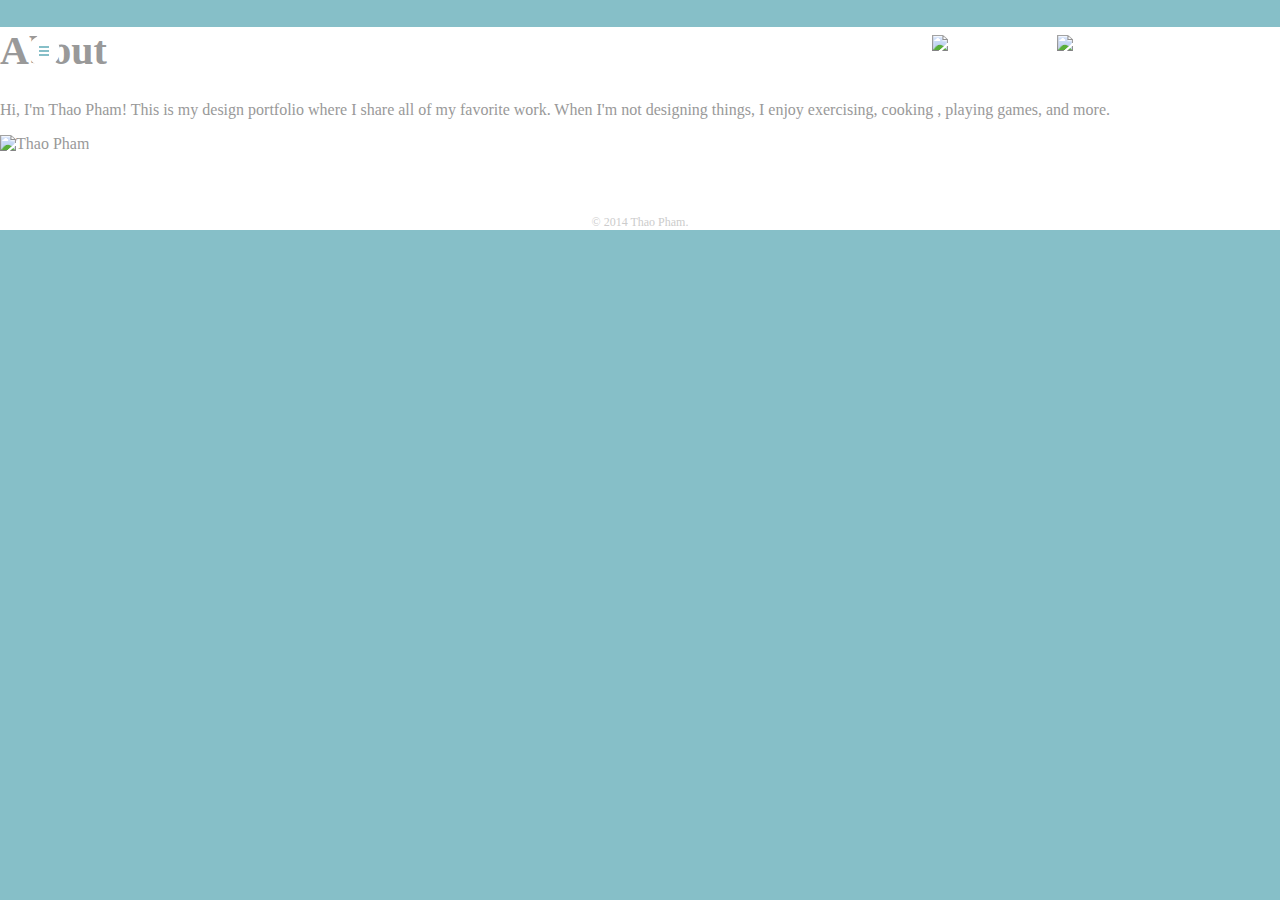
==== about.html @ 0b54fb49 "Upload website folder" ====
<!DOCTYPE html>
<html>
  <head>
    <meta charset="utf-8">
    <title>Thao Pham|Designer</title>
    <link rel="stylesheet" href="assets/css/normalize.css">
    <link href='http://fonts.googleapis.com/css?family=Changa+One|Open+Sans:400italic,700italic,400,700,800' rel='stylesheet' type='text/css'>
    <link rel="stylesheet" href="assets/css/main.css">
    <link rel="stylesheet" href="assets/css/responsive.css">
    <meta name="viewport" content="width=device-width, initial-scale=1.0">
  </head>
  <body>
    <div class="background-blue">
      <header class="site-header blue">
        <span class="nav-trigger">
          <span class="nav-trigger-inside">
            <span class="nav-trigger-line"></span>
          </span>
        </span>  
      
        <nav class="site-menu">
        
          <a href="index.html" class="selected">TP</a>
          <a href="about.html">About</a>
          <a href="contact.html">Contact</a>
          <a href="portfolio.html">Portfolio</a>
          <a href="resume.html">Resume</a>
        </nav>


        <nav class="social-bar">
        <a href="http://twitter.com/applebee289"><img src="img/twitter-wrap.png" alt="Twitter Logo" class="social-icon"></a>
        <a href="http://facebook.com/thaophuong.pham.31"><img src="img/facebook-wrap.png" alt="Facebook Logo" class="social-icon"></a>
        </nav>
      </header>
    
      <section class="site-content full-height">
        <div id="about">
        <h1>About</h1>
        <p>Hi, I'm Thao Pham! This is my design portfolio where I share all of my favorite work. When I'm not designing things, I enjoy exercising, cooking , playing games, and more.</p>
        <div id="image">
          <img src="img/thao.jpg" alt="Thao Pham"/>
      </section>
      <footer>
        
        <p>&copy; 2014 Thao Pham.</p>
      </footer>
        </div>
      </div>
        <script type="text/javascript" src="js/jquery-1.9.0.min.js"></script>
    <script type="text/javascript" src="js/jquery.cookie.js"></script>
    <script type="
  </body>
</html>
---- assets/css/main.css ----
/**********************************
GENERAL
***********************************/

html {
  position:absolute;
  height: 100%;
  width: 100%;
  background-color: #86BFC8;
}


body {
  font-family:'montserratregular';
}

a {
  text-decoration: none;
}

/**********************************
HEADER
***********************************/

.site-header { 
  position: absolute;
  overflow: hidden;
  left: 2.2%;
  top: 3.9%;
  right: 2.2%;
  z-index: 4;
}

.site-header .nav-trigger {
    background: #86BFC8 url(../img/trigger-white.png) left top no-repeat;
    float: left;
    /*cursor: url(../img/cursor.cur), default !important;*/
    border: 3px solid #FFFFFF;
    width: 26px;
    height: 26px;
    color: #86BFC8;
    font-size: 14px;
    border-radius: 16px;
    text-align: center;
    line-height: 26px;
    text-decoration: none;
    position: relative;

    -webkit-transition: all 200ms linear;
    -o-transition: all 200ms linear;
    -moz-transition: all 200ms linear;
    transition: all 200ms linear;
}
.site-header .nav-trigger .nav-trigger-inside {
    position: absolute;
    top: 50%;
    left: 50%;
    margin-left: -16px;
    width: 32px;
    height: 32px;
    margin-top: -16px;

    -webkit-transition: all 20000ms linear;
    -o-transition: all 20000ms linear;
    -moz-transition: all 20000ms linear;
    transition: all 20000ms linear;
}
.site-header .nav-trigger .nav-trigger-line {
    background: #fff;
    position: absolute;
    display: none;
    left: 50%;
    top: 50%;
    margin-left: -2px;
    margin-top: 8px;
    width: 4px;
    height: 10px;
}

.site-header .nav-trigger:hover,
.site-header.green .nav-trigger:hover {
    border-color: #c6f4d4;
    background-color: #c6f4d4;
}
.site-header .site-menu {
    margin-left: 30px;
    float: left;
    text-transform: uppercase;
}

.site-menu a {
    margin-right: 18px;
    font-family: 'montserratbold';
    font-size: 14px;
    text-decoration: none;
    color: #ffffff;
    line-height: 32px;
    display: none;
    opacity: 0;

    -webkit-transition: color 100ms linear;
    -o-transition: color 100ms linear;
    -moz-transition: color 100ms linear;
    transition: color 100ms linear;
}
.site-header .site-menu a.show {
    opacity: 1;
    display: inline-block;
}
.site-header.green .site-menu a.active,
.site-header .site-menu a.active,
.site-header .site-menu a:hover { color: #c6f4d4; }
.site-header .social-bar {
    float: right;
    overflow: hidden;
}


/**********************************
FOOTER
***********************************/

footer {
  font-size: 0.75em;
  text-align: center;
  clear: both;
  padding-top: 50px;
  color: #ccc;
}

.social-icon {
  width: 20px;
  height: 20px;
  margin: 0 5px;
}

/**********************************
PAGE: HOME
***********************************/

.main-logo {
  position: absolute;
  border-radius: 119px;
  left: 50%;
  top: 27.38%;
  height: 238px;
  width: 238px;
  background: #99C8D0;
  margin-left: -119px;
  z-index: 3;
}

.main-logo .main-logo-shadow {
  background: url("../img/long-shadow.png") 2px 62px no-repeat;
  position: absolute;
  left: 4px;
  top: -2px;
  z-index: 2;
  height: 390px;
  width: 298px;
}

.main-logo .logo-img {
  background: url("../img/tlogo.png") left top no-repeat;
  position: absolute;
  left: 8%;
  top: 19px;
  height: 200px;
  width: 200px;
  z-index: 3;
  background-size: contain;
}


/**********************************
PAGE: PORTFOLIO
***********************************/

#gallery {
  margin: 0;
  padding: 0;
  list-style: none;
}

#gallery li {
  float: left;
  width: 45%;
  margin: 2.5%;
  background-color: #f5f5f5;
  color: #bdc3c7;
}

#gallery li a p {
  margin: 0;
  padding: 5%;
  font-size: 0.75em;
  color: #bdc3c7
}



/**********************************
PAGE: ABOUT
***********************************/

.profile-photo {
  display: block;
  margin: 0 auto 30px;
}



/**********************************
PAGE: 
***********************************/

.contact-info {
  list-style: none;
  padding: 0;
  margin: 0;
  font-size: 0.9em;
}

.contact-info a {
  display: block;
  min-height: 20px;
  background-repeat: no-repeat;
  background-size: 20px 20px;
  padding: 0 0 0 30px;
  margin: 0 0 10px;
}

.contact-info li.phone a {
  background-image:url('..assets/img/phone.png');
}

.contact-info li.mail a {
  background-image: url('..assets/img/mail.png');
}

.contact-info li.twitter a {
  background-image: url('..assets/img/twitter.png');
}



/**********************************
COLORS
***********************************/


/* site body */
body {
  background-color: #fff;
  color: #999;
}


/* links */
a {
  color: #fff;
}

/* nav link */
nav a, nav a:visited {
  color: #fff;
}

/* selected nav link */
nav a.selected, nav a:hover {
  color: #555;
}

/*contact info */
li a { 
  color: #8c8c8c;
}
---- assets/css/responsive.css ----
@media screen and (min-width: 480px) {
  
  /**********************************
  TWO COLUMN LAYOUT
  ***********************************/
  
  #primary {
    width: 50%;
    float: left;
  }
  
  #secondary {
    width: 40%;
    float: right;
  }
  

  
  /**********************************
  PAGE: PORTFOLIO
  ***********************************/
  
  #gallery li {
    width: 28.3333%;
  }
  
  #gallery li:nth-child(4n) {
    clear: left;
  }
  
  /**********************************
  PAGE: ABOUT
  ***********************************/
  
  .profile-photo {
    float: left;
    margin: 0 5% 80px 0;
  }
  
}

@media screen and (min-width: 660px) {

  /**********************************
  HEADER
  ***********************************/

  nav {
    background: none;
    float: right;
    font-size: 1.125em;
    margin-right: 5%;
    text-align: right;
    width: 45%;
  }
  
  #logo {
    float: left;
    margin-left: 5%;
    text-align: left;
    width: 45%;
  }
  
  h1 {
    font-size: 2.5em;
  }
  
  h2 {
    font-size: 0.825em;
    margin-bottom: 20px;
  }
  
  header {
    margin-bottom: 60px;
  }

  
}
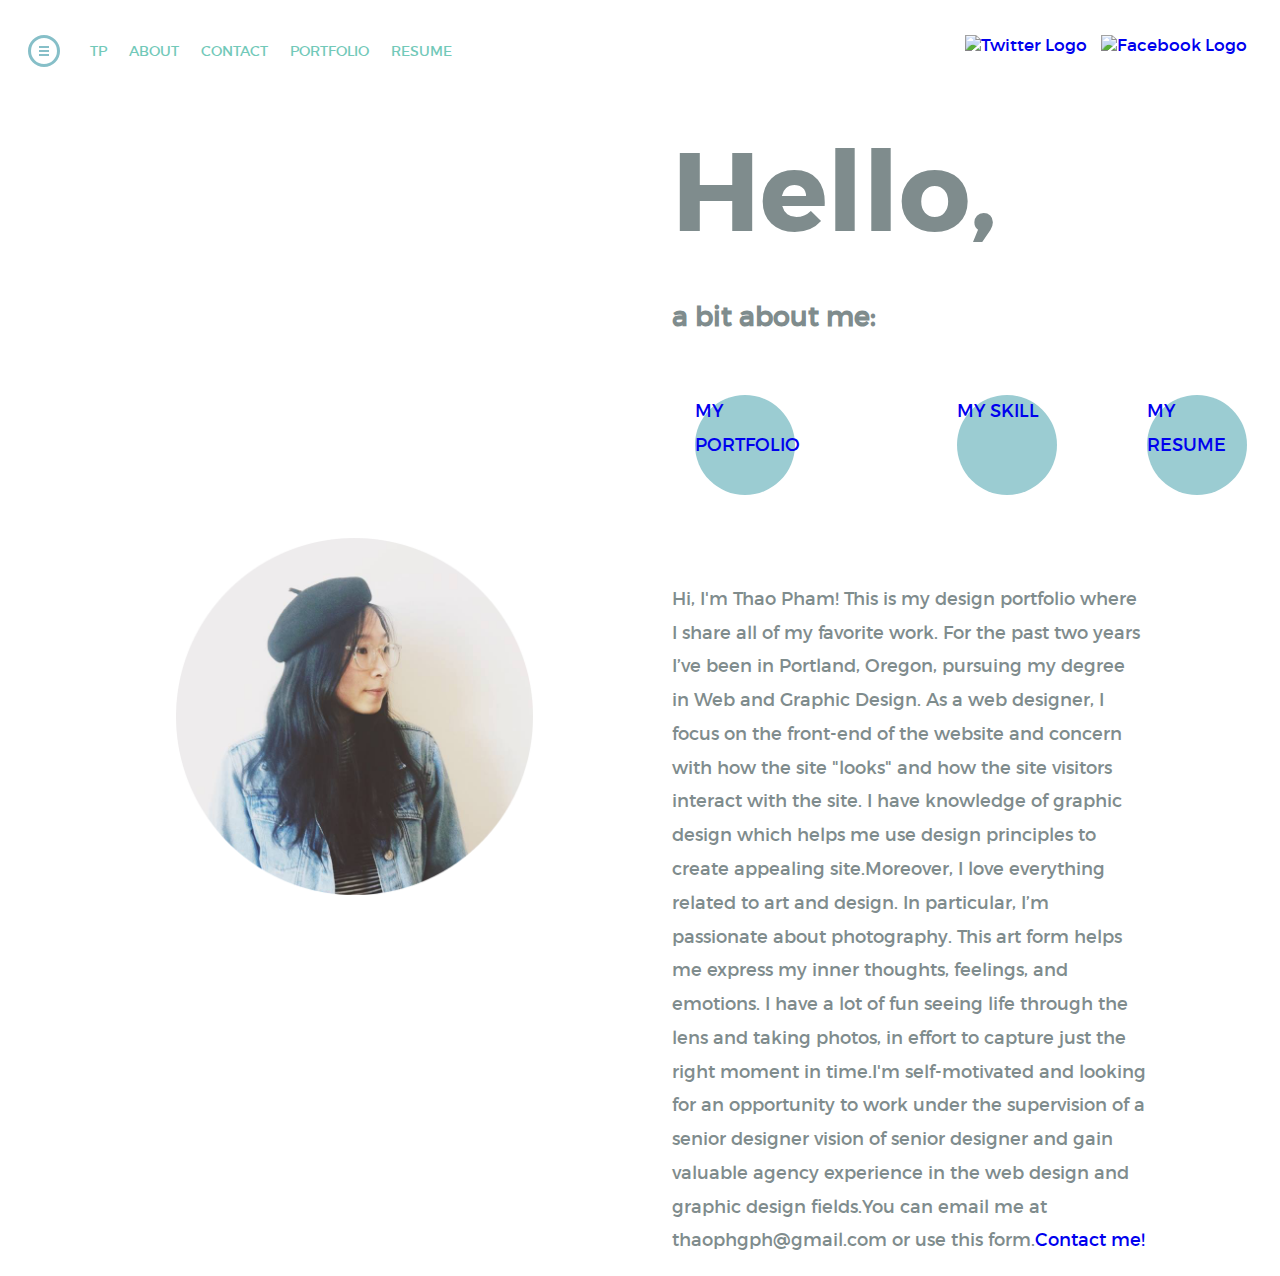
==== commit 64d1eeba: "Update index page" ====
--- a/about.html
+++ b/about.html
@@ -3,15 +3,16 @@
   <head>
     <meta charset="utf-8">
     <title>Thao Pham|Designer</title>
-    <link rel="stylesheet" href="assets/css/normalize.css">
+   <!--  <link rel="stylesheet" href="assets/css/normalize.css"> -->
     <link href='http://fonts.googleapis.com/css?family=Changa+One|Open+Sans:400italic,700italic,400,700,800' rel='stylesheet' type='text/css'>
     <link rel="stylesheet" href="assets/css/main.css">
-    <link rel="stylesheet" href="assets/css/responsive.css">
+    <link rel="stylesheet" href="assets/fonts/stylesheet.css">
+
+    <link rel="stylesheet" href="assets/css/tpresponsive.css">
     <meta name="viewport" content="width=device-width, initial-scale=1.0">
   </head>
   <body>
-    <div class="background-blue">
-      <header class="site-header blue">
+    <header class="site-header blue">
         <span class="nav-trigger">
           <span class="nav-trigger-inside">
             <span class="nav-trigger-line"></span>
@@ -20,11 +21,11 @@
       
         <nav class="site-menu">
         
-          <a href="index.html" class="selected">TP</a>
-          <a href="about.html">About</a>
-          <a href="contact.html">Contact</a>
-          <a href="portfolio.html">Portfolio</a>
-          <a href="resume.html">Resume</a>
+          <a href="index.html" >TP</a>
+          <a href="about.html" class="selected">ABOUT</a>
+          <a href="contact.html">CONTACT</a>
+          <a href="portfolio.html">PORTFOLIO</a>
+          <a href="resume.html">RESUME</a>
         </nav>
 
 
@@ -32,23 +33,38 @@
         <a href="http://twitter.com/applebee289"><img src="img/twitter-wrap.png" alt="Twitter Logo" class="social-icon"></a>
         <a href="http://facebook.com/thaophuong.pham.31"><img src="img/facebook-wrap.png" alt="Facebook Logo" class="social-icon"></a>
         </nav>
-      </header>
-    
-      <section class="site-content full-height">
-        <div id="about">
-        <h1>About</h1>
-        <p>Hi, I'm Thao Pham! This is my design portfolio where I share all of my favorite work. When I'm not designing things, I enjoy exercising, cooking , playing games, and more.</p>
-        <div id="image">
-          <img src="img/thao.jpg" alt="Thao Pham"/>
-      </section>
-      <footer>
+    </header>
+    <section class="site-content full-height">
+        <div id="about-text">
+        <h1>Hello,</h1>
+        <h2>a bit about me:</h2>
+        <div id="container">
+        <div id="resume">
+          <a href="resume.html">MY RESUME</a>
+        </div>
+        <div id="portfolio">
+          <a href="portfolio.html">MY PORTFOLIO</a>
+        </div>
+        <div id="skills">
+          <a href="skills.html">MY SKILL</a>
+        </div>
+        </div>
+
+        <p>Hi, I'm Thao Pham! This is my design portfolio where I share all of my favorite work. For the past two years I’ve been in Portland, Oregon, pursuing my degree in Web and Graphic Design. As a web designer, I focus on the front-end of the website and concern with how the site "looks" and how the site visitors interact with the site. I have knowledge of graphic design which helps me use design principles to create appealing site.Moreover, I love everything related to art and design. In particular, I’m passionate about photography. This art form helps me express my inner thoughts, feelings, and emotions. I have a lot of fun seeing life through the lens and taking photos, in effort to capture just the right moment in time.I'm self-motivated and looking for an opportunity to work under the supervision of a senior designer vision of senior designer and gain valuable agency experience in the web design and graphic design fields.You can email me at thaophgph@gmail.com or use this form.<a href="http://minithao.com/contact">Contact me!</a></p>
+        </div>
+        <div id="about-image">
+        <div class="overlay"></div>
+        <img src="assets/img/thao.png" alt="Thao Pham" />
+        </div>
+    </section>
+      <!-- <footer>
         
         <p>&copy; 2014 Thao Pham.</p>
-      </footer>
+      </footer> -->
         </div>
       </div>
-        <script type="text/javascript" src="js/jquery-1.9.0.min.js"></script>
+    <script type="text/javascript" src="js/jquery-1.9.0.min.js"></script>
     <script type="text/javascript" src="js/jquery.cookie.js"></script>
-    <script type="
+    <script type="text/javascript" src="js/custom.js"></script>
   </body>
 </html>
--- a/assets/css/main.css
+++ b/assets/css/main.css
@@ -6,7 +6,6 @@
   position:absolute;
   height: 100%;
   width: 100%;
-  background-color: #86BFC8;
 }
 
 
@@ -17,6 +16,29 @@
 a {
   text-decoration: none;
 }
+
+/**********************************
+BACKGROUND
+***********************************/
+.background-blue { 
+position:absolute;
+top: 0;
+left: 0;
+right: 0;
+bottom: 0;
+background-color: #86bfc8;
+}
+
+.background-blue .site-header .site-menu a {
+color: #ffffff;
+} 
+
+.background-blue .site-header .nav-trigger {
+  background: #ffffff url("../img/trigger-blue.png") left top no-repeat;
+  float: left;
+  border: 3px solid #ffffff;
+}
+
 
 /**********************************
 HEADER
@@ -32,13 +54,12 @@
 }
 
 .site-header .nav-trigger {
-    background: #86BFC8 url(../img/trigger-white.png) left top no-repeat;
-    float: left;
-    /*cursor: url(../img/cursor.cur), default !important;*/
-    border: 3px solid #FFFFFF;
+    background: #ffffff url("../img/trigger-white.png") left top no-repeat;
+    float: left;
+    border: 3px solid #86BFC8;
     width: 26px;
     height: 26px;
-    color: #86BFC8;
+    color: #86BCF8;
     font-size: 14px;
     border-radius: 16px;
     text-align: center;
@@ -90,7 +111,7 @@
 
 .site-menu a {
     margin-right: 18px;
-    font-family: 'montserratbold';
+    font-family: 'montserratregular';
     font-size: 14px;
     text-decoration: none;
     color: #ffffff;
@@ -114,7 +135,64 @@
     float: right;
     overflow: hidden;
 }
-
+.site-header .site-menu {
+    margin-left: 30px;
+    float: left;
+    text-transform: uppercase;
+}
+
+.site-header .site-menu a {
+    margin-right: 18px;
+    font-family: 'montserratregular';
+    font-size: 14px;
+    text-decoration: none;
+    color: #72C9B9;
+    line-height: 32px;
+    display: none;
+    opacity: 0;
+
+    -webkit-transition: color 100ms linear;
+    -o-transition: color 100ms linear;
+    -moz-transition: color 100ms linear;
+    transition: color 100ms linear;
+}
+.site-header .site-menu a.show {
+    opacity: 1;
+    display: inline-block;
+}
+.site-header .site-menu.show a { display: inline-block; }
+.site-header.green .site-menu a.active,
+.site-header .site-menu a.active,
+.site-header .site-menu a:hover { color: #86BFC8; }
+.site-header .social-bar {
+    float: right;
+    overflow: hidden;
+}
+
+.site-header .social-link {
+    float: left;
+    margin-right: 10px;
+    border: 3px solid #86BFC8;
+    width: 26px;
+    height: 26px;
+    color: #86BFC8;
+    font-size: 12px;
+    border-radius: 16px;
+    text-align: center;
+    line-height: 26px;
+    text-decoration: none;
+
+    -webkit-transition: all 200ms linear;
+    -o-transition: all 200ms linear;
+    -moz-transition: all 200ms linear;
+    transition: all 200ms linear;
+}
+.site-header .social-link:last-child { margin-right: 0px; }
+.site-header .social-link .icon-ff { font-size: 17px; }
+.site-header .social-link:hover {
+    color: #86BFC8;
+    border-color: #86BFC8;
+}
 
 /**********************************
 FOOTER
@@ -137,66 +215,183 @@
 /**********************************
 PAGE: HOME
 ***********************************/
+.pompom {
+  position: absolute;
+  top: 40%;
+  left: 9%;
+    z-index: 10;
+}
+.pompom .pompom-guy {
+    background: url(../img/pompom.png) left top no-repeat;
+    height: 39px;
+    width: 33px;
+    background-size: contain;
+}
+.pompom .pompom-quote {
+    background: #87d1c3;
+    border-radius: 6px;
+    opacity: 0;
+    width: 170px;
+  font-size: 11px;
+    list-style-type: none;
+  text-align: center;
+  color: #fff;
+  line-height: 14px;
+  padding: 6px 18px;
+    margin: 0px;
+    position: absolute;
+    left: 35px;
+    bottom: 38px;
+
+    -webkit-transition: all 200ms linear;
+    -o-transition: all 200ms linear;
+    -moz-transition: all 200ms linear;
+    transition: all 200ms linear;
+}
+.pompom .pompom-quote.show {
+    opacity: 1;
+    left: 22px;
+}
+.pompom .pompom-quote:before {
+    /*background: url("../img/pompom-ballon.png") left bottom no-repeat;*/
+    left: 1px;
+    bottom: -6px;
+    position: absolute;
+    content: "";
+    height: 6px;
+    width: 13px;
+}
+
+
+
 
 .main-logo {
   position: absolute;
-  border-radius: 119px;
+  border-radius: 200px;
   left: 50%;
   top: 27.38%;
-  height: 238px;
-  width: 238px;
-  background: #99C8D0;
+  height: 300px;
+  width: 300px;
+  background: #9bccd2;
   margin-left: -119px;
   z-index: 3;
 }
-
 .main-logo .main-logo-shadow {
-  background: url("../img/long-shadow.png") 2px 62px no-repeat;
-  position: absolute;
-  left: 4px;
-  top: -2px;
+  background: url("../img/logoshadow.png") 2px 62px no-repeat;
+  position: absolute;
+  left: 88px;
+  top: 27px;
   z-index: 2;
-  height: 390px;
-  width: 298px;
-}
-
+  height: 400px;
+  width: 344px;
+  background-size: contain;
+}
 .main-logo .logo-img {
   background: url("../img/tlogo.png") left top no-repeat;
   position: absolute;
-  left: 8%;
-  top: 19px;
-  height: 200px;
-  width: 200px;
+  left: 50%;
+  margin-left: -105px;
+  top: 40px;
+  height: 217px;
+  width: 217px;
   z-index: 3;
   background-size: contain;
 }
 
-
 /**********************************
 PAGE: PORTFOLIO
 ***********************************/
 
-#gallery {
-  margin: 0;
-  padding: 0;
-  list-style: none;
-}
-
-#gallery li {
-  float: left;
-  width: 45%;
-  margin: 2.5%;
-  background-color: #f5f5f5;
-  color: #bdc3c7;
-}
-
-#gallery li a p {
-  margin: 0;
-  padding: 5%;
-  font-size: 0.75em;
-  color: #bdc3c7
-}
-
+.portfolio-row {
+    margin: 0px auto 100px;
+    width: 72.47%;
+}
+.portfolio-image {
+    width: 48.5%;
+    float: left;
+    position: relative;
+}
+.portfolio-excerpt { margin: 15px 0px; }
+.portfolio-image .screenshot {
+    padding-bottom: 0px;
+    margin-bottom: 0px;
+}
+.portfolio-image .overlay,
+.portfolio-image-mobile .overlay {
+    position: absolute;
+    left: 0px;
+    right: 0px;
+    bottom: 0px;
+    top: 0px;
+    z-index: 3;
+}
+.portfolio-image img,
+.portfolio-image-mobile img {
+    width: 100%;
+    position: relative;
+    z-index: 2;
+}
+.portfolio-image-mobile {
+    display: none;
+    margin: 20px 0px;
+    position: relative;
+}
+
+.portfolio-text {
+    float: right;
+    width: 43%;
+}
+.portfolio-text h2 {
+    font-family: 'montserratbold';
+    font-size: 200%;
+    line-height: 1.13;
+    color: #7f8c8d;
+    font-weight: normal;
+    margin: 0px 0px 5%;
+    text-transform: uppercase;
+}
+.portfolio-text h3 {
+    font-size: 80%;
+    font-weight: normal;
+    color: #86BFC8;
+    margin: 0px 0px 15px;
+    line-height: 1.25;
+    text-transform: uppercase;
+}
+.faw {
+    font-size: 18px;
+    letter-spacing: 6px;
+    color: #86BFC8;
+}
+.portfolio-text p {
+    font-size: 106%;
+    color: #7f8c8d;
+    line-height: 1.875;
+    margin: 20px 0 25px;
+}
+.case-study {
+    background: #86BFC8;
+    cursor: url(../img/cursor.cur), default !important;
+    border: 0px none;
+    font-family: 'montserratbold';
+    font-size: 18px;
+    color: #fff;
+    line-height: 50px;
+    height: 50px;
+    display: block;
+    text-align: center;
+    text-transform: uppercase;
+    width: 225px;
+
+    -webkit-transition: all 200ms linear;
+    -o-transition: all 200ms linear;
+    -moz-transition: all 200ms linear;
+    transition: all 200ms linear;
+}
+.portfolio-text button:hover { background-color: #c6f4d4; }
+
+.portfolio-row.image-on-right .portfolio-image { float: right; }
+.portfolio-row.image-on-right .portfolio-text { float: left; }
 
 
 /**********************************
@@ -207,81 +402,188 @@
   display: block;
   margin: 0 auto 30px;
 }
-
-
-
-/**********************************
-PAGE: 
-***********************************/
-
-.contact-info {
-  list-style: none;
-  padding: 0;
-  margin: 0;
-  font-size: 0.9em;
-}
-
-.contact-info a {
-  display: block;
-  min-height: 20px;
-  background-repeat: no-repeat;
-  background-size: 20px 20px;
-  padding: 0 0 0 30px;
-  margin: 0 0 10px;
-}
-
-.contact-info li.phone a {
-  background-image:url('..assets/img/phone.png');
-}
-
-.contact-info li.mail a {
-  background-image: url('..assets/img/mail.png');
-}
-
-.contact-info li.twitter a {
-  background-image: url('..assets/img/twitter.png');
-}
-
-
-
-/**********************************
-COLORS
-***********************************/
-
-
-/* site body */
-body {
-  background-color: #fff;
-  color: #999;
-}
-
-
-/* links */
-a {
-  color: #fff;
-}
-
-/* nav link */
-nav a, nav a:visited {
-  color: #fff;
-}
-
-/* selected nav link */
-nav a.selected, nav a:hover {
-  color: #555;
-}
-
-/*contact info */
-li a { 
-  color: #8c8c8c;
-}
-
-
-
-
-
-
-
-
-
-
+#about-text {
+    color: #7f8c8d;
+    font-size: 106%;
+    line-height: 1.875;
+    position: absolute;
+    left: 52.5%;
+    top: 7%;
+    width: 37.1%;
+}
+#about-text h1 {
+    font-size: 620%;
+    font-family: 'montserratbold';
+    margin: 17% 0px 10%;
+    white-space: nowrap;
+    line-height: 0.9;
+}
+
+#about-image {
+    position: absolute;
+    left: 13.76%;
+    bottom: 0px;
+    width: 37.2%;
+    margin-top: 20%;
+}
+#about-image img {
+    position: relative;
+    z-index: 2;
+    width: 75%;
+}
+#about-image .overlay {
+    position: absolute;
+    left: 0px;
+    top: 0px;
+    right: 0px;
+    bottom: 0px;
+    z-index: 3;
+}
+
+#container { 
+  width: 400px;
+  height: 200px;
+}
+
+#portfolio { 
+  position: absolute;
+  border-radius: 200px;
+  left: 30%;
+  top: 27.38%;
+  height: 100px;
+  width: 100px;
+  background: #9bccd2;
+  z-index: 3;
+  margin-left: -119px;
+}
+
+#resume {
+  position: absolute;
+  border-radius: 200px;
+  left: 100%;
+  top: 27.38%;
+  height: 100px;
+  width: 100px;
+  background: #9bccd2;
+  /*margin-left: -10px;*/
+  z-index: 3;
+}
+
+#skills { 
+  position: absolute;
+  border-radius: 200px;
+  left: 60%;
+  top: 27.38%;
+  height: 100px;
+  width: 100px;
+  background: #9bccd2;
+  /*margin-left: -10px;*/
+  z-index: 3;
+}
+
+
+
+/**********************************
+PAGE: CONTACT
+***********************************/
+
+#form-contact {
+    position: absolute;
+    left: 13.765%;
+    top: 20%;
+    width: 72.47%;
+}
+#form-contact .formfield {
+    margin-bottom: 30px;
+}
+#form-contact .formfield .col {
+    float: left;
+    width: 48.5%;
+}
+#form-contact .formfield .col.second { float: right; }
+#form-contact .formfield .input-holder {
+    margin: 0px 21px;
+}
+#form-contact input.text,
+#form-contact textarea {
+    height: 58px;
+    color: #7f8c8d;
+    font-family: 'montserratbold';
+    font-size: 24px;
+    border: 1px solid #a5aeaf;
+    text-transform: uppercase;
+    padding: 2px 20px 0px;
+    margin-left: -21px;
+    outline: none;
+    width: 100%;
+}
+#form-contact textarea {
+    padding: 20px;
+    height: 150px;
+    font-size: 14px;
+    line-height: 18px;
+    resize: none;
+}
+#hello {
+    font-family: 'montserratbold';
+    font-size: 640%;
+    color: #86BFC8;
+    line-height: 0.8;
+    margin: 0px 0px 6%;
+}
+#visitor { overflow: hidden; }
+#send-message {
+    width: 225px;
+    height: 50px;
+    background-color: #72c9b9;
+    color: #fff;
+    font-family: 'montserratbold';
+    font-size: 18px;
+    cursor: url(../img/cursor.cur), default !important;
+    float: left;
+    border: none;
+
+    -webkit-transition: all 200ms linear;
+    -o-transition: all 200ms linear;
+    -moz-transition: all 200ms linear;
+    transition: all 200ms linear;
+}
+#send-message:hover { background-color: #c6f4d4; }
+
+#result {
+    font-size: 14px;
+    float: right;
+    color: #99a3a4;
+    margin-top: 18px;
+    text-transform: uppercase;
+}
+
+/**********************************
+PAGE: RESUME
+***********************************/
+
+.resume-content-left {
+    float: left;
+    margin: 0px auto 100px;
+    width: 72.47%;
+    color: #7f8c8d;
+    line-height: 1.875;
+    position: absolute;
+    left: 13.76%;
+    top: 7%;
+}
+
+.resume-content-left h1 { 
+    font-family: "montserratbold";
+
+}
+
+
+
+
+
+
+
+
+
+
--- a/assets/fonts/stylesheet.css
+++ b/assets/fonts/stylesheet.css
@@ -0,0 +1,80 @@
+/* Generated by Font Squirrel (http://www.fontsquirrel.com) on November 25, 2014 */
+
+
+
+@font-face {
+    font-family: 'montserratbold';
+    src: url('montserrat-bold-webfont.eot');
+    src: url('montserrat-bold-webfont.eot?#iefix') format('embedded-opentype'),
+         url('montserrat-bold-webfont.woff2') format('woff2'),
+         url('montserrat-bold-webfont.woff') format('woff'),
+         url('montserrat-bold-webfont.ttf') format('truetype'),
+         url('montserrat-bold-webfont.svg#montserratbold') format('svg');
+    font-weight: normal;
+    font-style: normal;
+
+}
+
+
+
+
+@font-face {
+    font-family: 'montserratblack';
+    src: url('montserrat-black-webfont.eot');
+    src: url('montserrat-black-webfont.eot?#iefix') format('embedded-opentype'),
+         url('montserrat-black-webfont.woff2') format('woff2'),
+         url('montserrat-black-webfont.woff') format('woff'),
+         url('montserrat-black-webfont.ttf') format('truetype'),
+         url('montserrat-black-webfont.svg#montserratblack') format('svg');
+    font-weight: normal;
+    font-style: normal;
+
+}
+
+
+
+
+@font-face {
+    font-family: 'montserrathairline';
+    src: url('montserrat-hairline-webfont.eot');
+    src: url('montserrat-hairline-webfont.eot?#iefix') format('embedded-opentype'),
+         url('montserrat-hairline-webfont.woff2') format('woff2'),
+         url('montserrat-hairline-webfont.woff') format('woff'),
+         url('montserrat-hairline-webfont.ttf') format('truetype'),
+         url('montserrat-hairline-webfont.svg#montserrathairline') format('svg');
+    font-weight: normal;
+    font-style: normal;
+
+}
+
+
+
+
+@font-face {
+    font-family: 'montserratregular';
+    src: url('montserrat-regular-webfont.eot');
+    src: url('montserrat-regular-webfont.eot?#iefix') format('embedded-opentype'),
+         url('montserrat-regular-webfont.woff2') format('woff2'),
+         url('montserrat-regular-webfont.woff') format('woff'),
+         url('montserrat-regular-webfont.ttf') format('truetype'),
+         url('montserrat-regular-webfont.svg#montserratregular') format('svg');
+    font-weight: normal;
+    font-style: normal;
+
+}
+
+
+
+
+@font-face {
+    font-family: 'montserratlight';
+    src: url('montserrat-light-webfont.eot');
+    src: url('montserrat-light-webfont.eot?#iefix') format('embedded-opentype'),
+         url('montserrat-light-webfont.woff2') format('woff2'),
+         url('montserrat-light-webfont.woff') format('woff'),
+         url('montserrat-light-webfont.ttf') format('truetype'),
+         url('montserrat-light-webfont.svg#montserratlight') format('svg');
+    font-weight: normal;
+    font-style: normal;
+
+}--- a/assets/css/tpresponsive.css
+++ b/assets/css/tpresponsive.css
@@ -0,0 +1,350 @@
+@-ms-viewport  { width: device-width; }
+
+@media (min-width: 1600px), (min-height: 900px) {
+    body { font-size: 16px; }
+}
+
+@media (min-width: 1750px), (min-height: 900px) {
+    body { font-size: 17px; }
+}
+
+@media (max-width: 1300px) and (min-width: 768px), (max-height: 700px) and (min-width: 768px) {
+
+}
+
+@media (max-width: 1200px) and (min-width: 768px), (max-height: 650px) and (min-width: 768px) {
+    body {
+        font-size: 14px;
+    }
+
+    /*.site-header {*/
+        /*transform: scale(0.9);*/
+        /*-ms-transform: scale(0.9);*/
+        /*-webkit-transform: scale(0.9);*/
+        /*-o-transition: scale(0.9);*/
+        /*left: -2.2%;*/
+        /*right: -2.2%;*/
+    /*}*/
+
+    /* Home */
+    .flubber { left: 7%; }
+    .flubber .flubber-quote { width: 120px; }
+    .main-logo {
+        transform: scale(0.9);
+        -ms-transform: scale(0.9);
+        -webkit-transform: scale(0.9);
+        -o-transition: scale(0.9);
+    }
+    /*.main-quote { font-size: 13px; }*/
+    /* End Home */
+
+    /* About */
+    /*#about-text h1 {*/
+        /*font-size: 74px;*/
+        /*line-height: 64px;*/
+        /*margin: 80px 0 40px;*/
+    /*}*/
+    /*#about-text {*/
+        /*font-size: 15px;*/
+        /*line-height: 28px;*/
+    /*}*/
+    /* End About */
+
+
+    /* Contact */
+    #form-contact input.text { height: 51px; }
+    #form-contact textarea { height: 150px; }
+    /* End Contact */
+}
+
+@media (max-width: 1050px) and (min-width: 768px), (max-height: 550px) and (min-width: 768px) {
+    body {
+        font-size: 12px;
+    }
+
+    /* Home */
+    .flubber { left: 4%; }
+    .flubber .flubber-quote { width: 100px; }
+    .main-logo {
+        transform: scale(0.8);
+        -ms-transform: scale(0.8);
+        -webkit-transform: scale(0.8);
+        -o-transition: scale(0.8);
+    }
+    .main-quote { font-size: 12px; }
+    /* End Home */
+
+    /* About */
+    /*#about-text h1 {*/
+        /*font-size: 64px;*/
+        /*line-height: 54px;*/
+        /*margin: 70px 0 30px;*/
+    /*}*/
+    /*#about-text {*/
+        /*font-size: 14px;*/
+        /*line-height: 26px;*/
+    /*}*/
+    /* End About */
+
+     /* The List */
+    .awards-list li,
+    .brands-list li { margin-bottom: 10px; }
+    /* End The List */
+
+    /* Contact */
+    #form-contact input.text { height: 41px; }
+    #form-contact textarea { height: 130px; }
+    /* End Contact */
+}
+
+@media (max-width: 900px) and (min-width: 768px), (max-height: 450px) and (min-width: 768px) {
+    body {
+        font-size: 11px;
+    }
+
+    /* Home */
+    .flubber { display: none; }
+    .main-quote { display: none; }
+    /* End Home */
+
+    /* About */
+    #who-text h1 {
+
+    }
+    /* End About */
+
+    /* Contact */
+    #form-contact textarea { height: 110px; }
+    /* End Contact */
+}
+
+@media (max-width: 800px) and (min-width: 768px) {
+
+}
+
+@media (max-width: 767px) {
+    body.index {
+        overflow-y: visible;
+        overflow-x: hidden;
+    }
+    #site-holder { overflow: visible; }
+    #flip { left: 0px !important; }
+
+    #mobile-nav,
+    #flip,
+    .site-header .nav-trigger,
+    #page.case {
+        -webkit-transition: all 200ms ease-in-out;
+        -o-transition: all 200ms ease-in-out;
+        -moz-transition: all 200ms ease-in-out;
+        transition: all 200ms ease-in-out;
+    }
+    .show-sidebar #mobile-nav,
+    .show-sidebar #flip,
+    .show-sidebar #page.case {
+        transform: translateX(122px);
+        -ms-transform: translateX(122px);
+        -webkit-transform: translateX(122px);
+        -o-transition: translateX(122px);
+    }
+
+    .site-header {
+        position: relative;
+        padding: 18px 15px 0px;
+        left: 0;
+        top: 0;
+        right: 0;
+    }
+    .site-header .site-menu { display: none; }
+
+    .site-header .nav-trigger:hover {
+        background-color: #72C9B9;
+        border-color: #72C9B9;
+    }
+    .site-header.green .nav-trigger:hover {
+        background-color: #fff;
+        border-color: #fff;
+    }
+
+    .container .f-page,
+    .container .f-page:nth-child(2),
+    .container .f-page:nth-child(3),
+    .container .f-page:nth-child(4),
+    .container .f-page:nth-child(5) {
+        left: 0px;
+        height: 100%;
+        position: relative;
+    }
+
+    .g-screen { min-height: 100%; }
+    .site-content.full-height {
+        background: #fff;
+        padding-bottom: 1px;
+        height: auto;
+    }
+
+    .container .f-page { display: none; }
+    .container .f-page.active.no-mob-loader { display: none; }
+    .container .f-page.active,
+    .container .f-page.mob-active { display: block; }
+    .container .f-page.active.no-mob-loader.mob-active { display: block !important; }
+
+    .content-frame {
+        overflow: visible;
+        position: static;
+    }
+
+    #content-loader { margin-top: -30px; }
+    #content-loader .tips,
+    #content-loader #bar2 { display: none; }
+
+    /* PT */
+    .flubber { display: none; }
+    .main-logo { top: 22.3%; }
+    .main-quote { display: none; }
+    .g-screen.fixed-screen { overflow: hidden;  }
+    /* End The  */
+
+    /* The Who */
+    #about-text {
+        position: static;
+        margin: 0px 15px 40px;
+        padding-top: 40px;
+        width: auto;
+    }
+    #about-text h1 {
+        margin: 0px 0px 35px;
+        font-size: 55px;
+        white-space: nowrap;
+    }
+    #about-image {
+        position: relative;
+        left: auto;
+        margin: 0px auto;
+        width: 260px;
+    }
+    #about-image img { width: 100%; }
+    /* End The Who */
+
+    /* Portfolio */
+    #arrow { display: none; }
+    #screen-the-what .content-frame { padding-top: 45px; }
+    .content-frame #content-frame-mask { display: none; }
+    .portfolio-text h2 {
+        font-size: 24px;
+        line-height: 30px;
+    }
+    .portfolio-row {
+        margin: 0px 15px 50px;
+        left: 0;
+        width: auto;
+    }
+    .portfolio-row:first-child { margin-top: 0px; }
+    .portfolio-image { display: none; }
+    .portfolio-image-mobile { display: block; }
+    .portfolio-text,
+    .portfolio-row.image-on-right .what-text {
+        float: none;
+        width: auto;
+    }
+    /* End Portfolio */
+
+    /* The List */
+    #the-list-here {
+        top: auto;
+        position: relative;
+        padding: 0px 15px 1px;
+        left: auto;
+        width: auto;
+    }
+    .content-the-list,
+    .content-the-list .awards-list,
+    .content-the-list .awards-list.second {
+        float: none;
+        width: auto;
+    }
+    .content-the-list {
+        margin-bottom: 40px;
+        padding-top: 50px;
+    }
+    #brands,
+    #awards {
+        font-size: 60px;
+        line-height: 66px;
+        margin-bottom: 20px;
+    }
+    /* End The List */
+
+    /* Contact */
+    #form-contact {
+        padding-left: 15px;
+        padding-right: 15px;
+        padding-top: 45px;
+        position: relative;
+        top: auto;
+        width: auto;
+        left: auto;
+    }
+    #hello {
+        font-size: 42px;
+        line-height: 54px;
+        margin-bottom: 40px;
+    }
+    #form-contact .formfield .col,
+    #form-contact .formfield .col.second {
+        margin-bottom: 30px;
+        float: none;
+        width: auto;
+    }
+    #form-contact .formfield .col.second { margin-bottom: 0px; }
+    #result {
+        clear: both;
+        display: block;
+        padding-top: 20px;
+        padding-bottom: 20px;
+        float: none;
+    }
+    /* End Contact */
+
+    #phones-area .phones {
+        margin-right: 3%;
+        width: 48.5%;
+    }
+    #phones-area .phones:nth-child(2n) { margin-right: 0px; }
+    #case {
+        margin-top: 50px;
+        margin-left: 15px;
+        margin-right: 15px;
+        width: auto;
+    }
+
+    #content-browser {
+        margin-top: -150px;
+        left: 10px;
+        right: 10px;
+        margin-left: 0px;
+        width: auto;
+    }
+    #content-browser h1 {
+        font-size: 130px;
+        line-height: 130px;
+        margin-bottom: 12px;
+    }
+    #content-browser button,
+    #content-browser a.button {
+        margin-top: 60px;
+        width: 220px;
+    }
+}
+@media (max-width: 499px) {
+    .screenshot,
+    #phones-area { margin-bottom: 30px; }
+    #phones-area .phones,
+    #phones-area .phones:nth-child(2n),
+    #phones-area .phones:nth-child(4n) {
+        float: none;
+        margin: 0px auto 20px;
+        max-width: 250px;
+        width: auto;
+    }
+}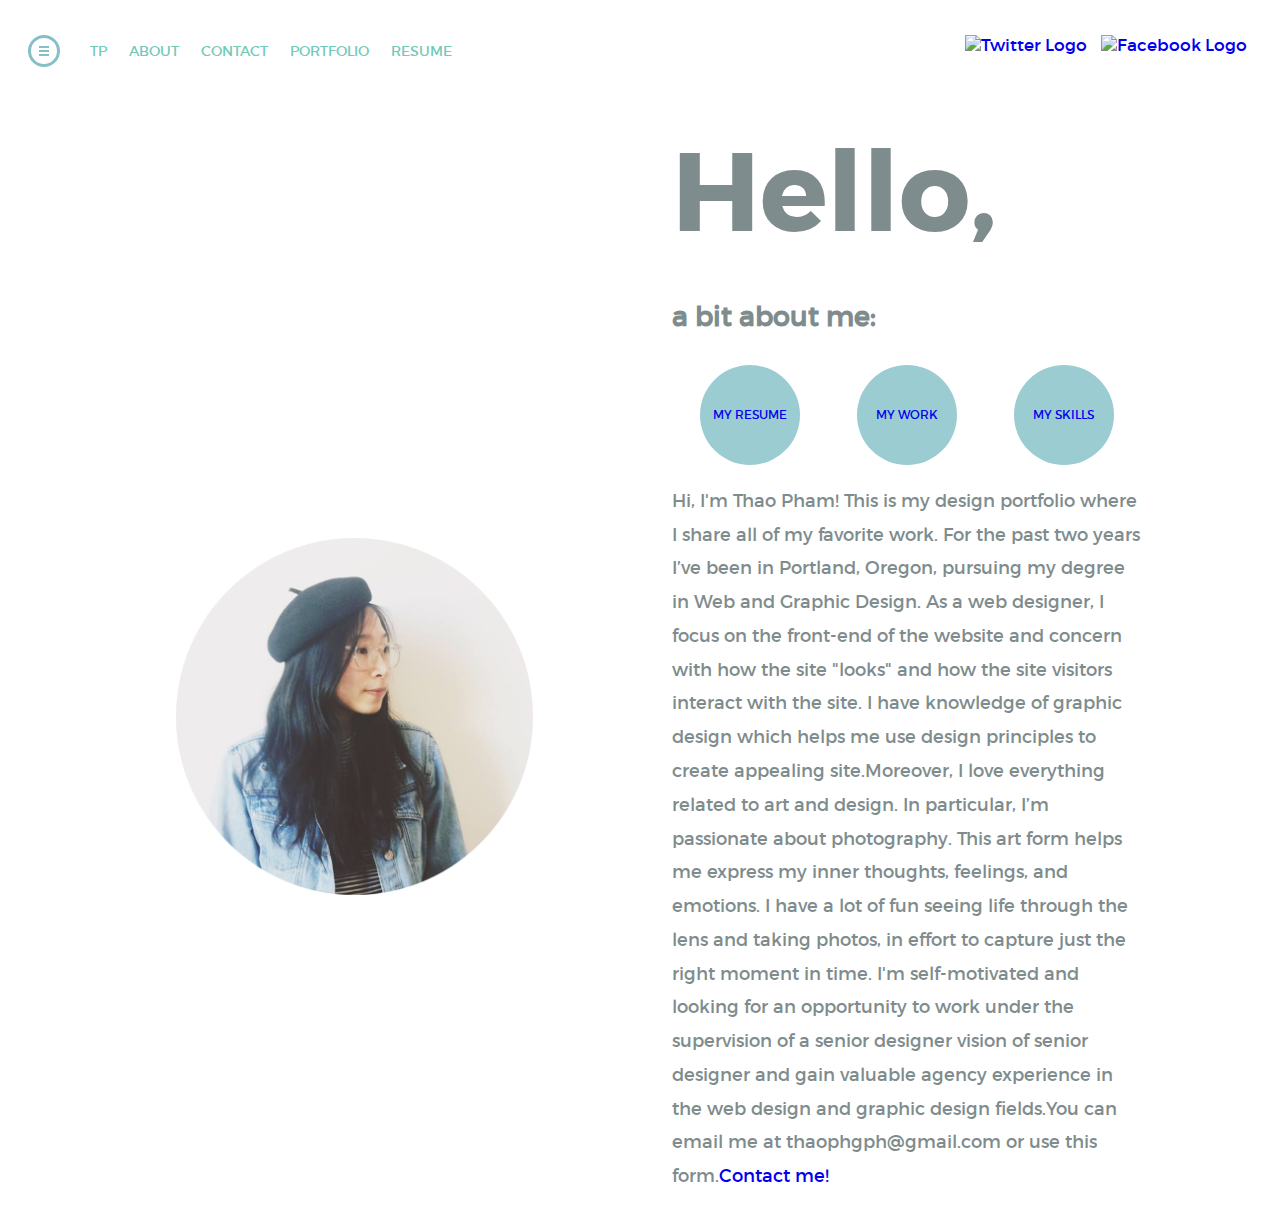
==== commit 0704fef5: "Update "about" page" ====
--- a/about.html
+++ b/about.html
@@ -39,18 +39,24 @@
         <h1>Hello,</h1>
         <h2>a bit about me:</h2>
         <div id="container">
-        <div id="resume">
-          <a href="resume.html">MY RESUME</a>
-        </div>
-        <div id="portfolio">
-          <a href="portfolio.html">MY PORTFOLIO</a>
-        </div>
-        <div id="skills">
-          <a href="skills.html">MY SKILL</a>
-        </div>
+          <div class="circle-outer">
+            <div id="portfolio" class="circle-box">
+              <a href="portfolio.html" class="title" >MY RESUME</a>
+            </div>
+          </div>
+          <div class="circle-outer">
+            <div id="resume" class="circle-box">
+              <a class="title" href="portfolio.html">MY WORK</a>
+            </div>
+          </div>
+          <div class="circle-outer">
+            <div id="skills" class="circle-box">
+              <a class="title" href="skills.html">MY SKILLS</a>
+            </div>
+          </div>
         </div>
 
-        <p>Hi, I'm Thao Pham! This is my design portfolio where I share all of my favorite work. For the past two years I’ve been in Portland, Oregon, pursuing my degree in Web and Graphic Design. As a web designer, I focus on the front-end of the website and concern with how the site "looks" and how the site visitors interact with the site. I have knowledge of graphic design which helps me use design principles to create appealing site.Moreover, I love everything related to art and design. In particular, I’m passionate about photography. This art form helps me express my inner thoughts, feelings, and emotions. I have a lot of fun seeing life through the lens and taking photos, in effort to capture just the right moment in time.I'm self-motivated and looking for an opportunity to work under the supervision of a senior designer vision of senior designer and gain valuable agency experience in the web design and graphic design fields.You can email me at thaophgph@gmail.com or use this form.<a href="http://minithao.com/contact">Contact me!</a></p>
+        <p>Hi, I'm Thao Pham! This is my design portfolio where I share all of my favorite work. For the past two years I’ve been in Portland, Oregon, pursuing my degree in Web and Graphic Design. As a web designer, I focus on the front-end of the website and concern with how the site "looks" and how the site visitors interact with the site. I have knowledge of graphic design which helps me use design principles to create appealing site.Moreover, I love everything related to art and design. In particular, I’m passionate about photography. This art form helps me express my inner thoughts, feelings, and emotions. I have a lot of fun seeing life through the lens and taking photos, in effort to capture just the right moment in time. I'm self-motivated and looking for an opportunity to work under the supervision of a senior designer vision of senior designer and gain valuable agency experience in the web design and graphic design fields.You can email me at thaophgph@gmail.com or use this form.<a href="http://minithao.com/contact">Contact me!</a></p>
         </div>
         <div id="about-image">
         <div class="overlay"></div>
--- a/assets/css/main.css
+++ b/assets/css/main.css
@@ -228,7 +228,7 @@
     background-size: contain;
 }
 .pompom .pompom-quote {
-    background: #87d1c3;
+    background: #72a5aa;
     border-radius: 6px;
     opacity: 0;
     width: 170px;
@@ -441,46 +441,36 @@
 }
 
 #container { 
-  width: 400px;
-  height: 200px;
-}
-
-#portfolio { 
-  position: absolute;
+  width: 100%;
+  margin-bottom: 20px;
+  float: left;
+}
+
+.circle-outer {
+  width: 33%;
+  float:left;
+}
+
+.circle-box { 
+  margin: 0 auto;
   border-radius: 200px;
-  left: 30%;
-  top: 27.38%;
   height: 100px;
   width: 100px;
   background: #9bccd2;
   z-index: 3;
-  margin-left: -119px;
-}
-
-#resume {
-  position: absolute;
-  border-radius: 200px;
-  left: 100%;
-  top: 27.38%;
-  height: 100px;
-  width: 100px;
-  background: #9bccd2;
-  /*margin-left: -10px;*/
-  z-index: 3;
-}
-
-#skills { 
-  position: absolute;
-  border-radius: 200px;
-  left: 60%;
-  top: 27.38%;
-  height: 100px;
-  width: 100px;
-  background: #9bccd2;
-  /*margin-left: -10px;*/
-  z-index: 3;
-}
-
+  vertical-align:middle;
+  margin-left:;
+}
+
+
+.title {
+  font-size: 12px;
+  display: block;
+  text-align: center;
+  position: relative;
+  top: 50%;
+  transform: translateY(-50%);
+}
 
 
 /**********************************
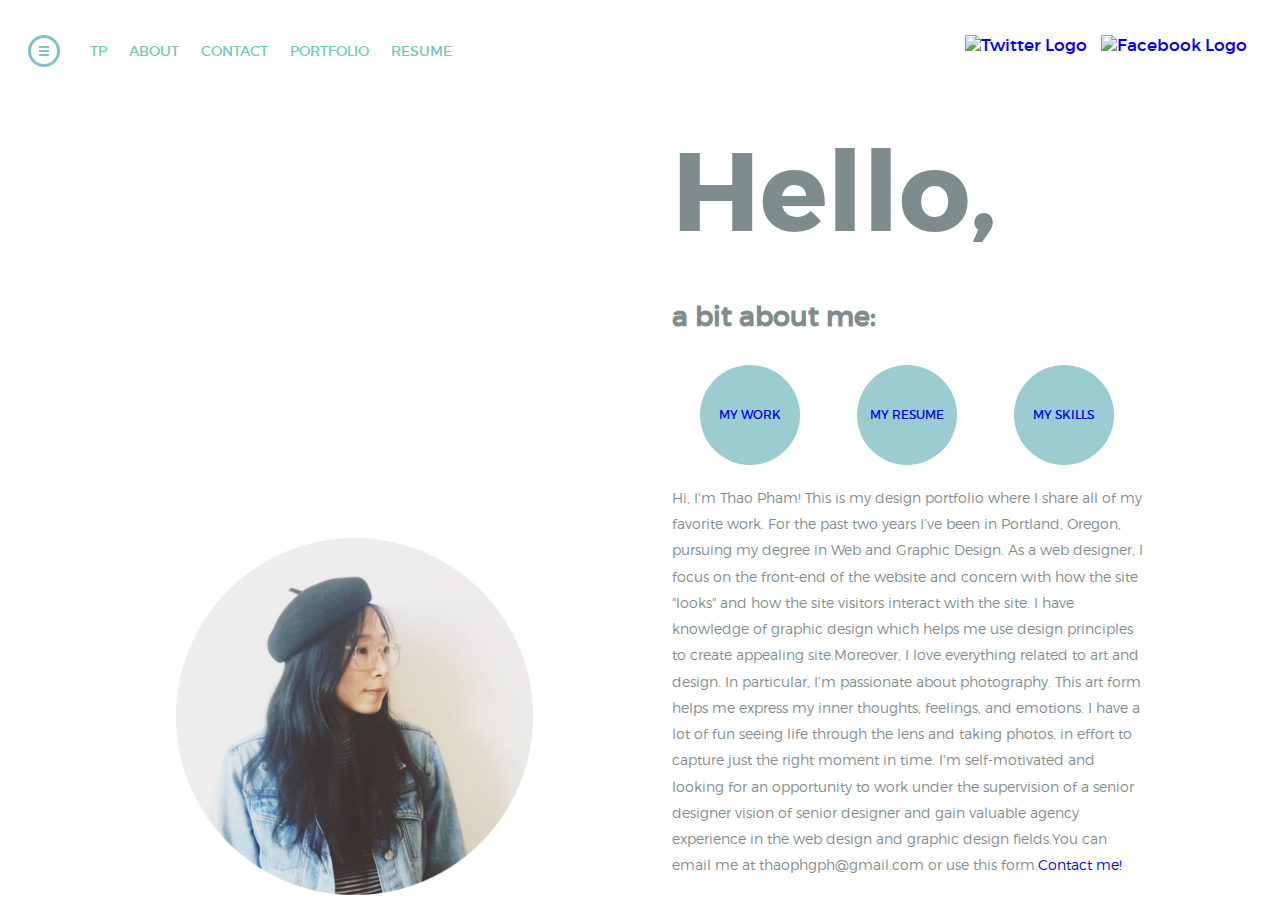
==== commit e46f60ac: "update about" ====
--- a/about.html
+++ b/about.html
@@ -12,58 +12,67 @@
     <meta name="viewport" content="width=device-width, initial-scale=1.0">
   </head>
   <body>
-    <header class="site-header blue">
-        <span class="nav-trigger">
-          <span class="nav-trigger-inside">
-            <span class="nav-trigger-line"></span>
-          </span>
-        </span>  
-      
-        <nav class="site-menu">
+    <div id="mobile-nav">
+      <a href="about.html">ABOUT</a>
+      <a href="contact.html">CONTACT</a>
+      <a href="portfolio.html">PORTFOLIO</a>
+      <a href="resume.html">RESUME</a>
+    </div>
+    <div class="background">
+    
+      <header class="site-header blue">
+          <span class="nav-trigger">
+            <span class="nav-trigger-inside">
+              <span class="nav-trigger-line"></span>
+            </span>
+          </span>  
         
-          <a href="index.html" >TP</a>
-          <a href="about.html" class="selected">ABOUT</a>
-          <a href="contact.html">CONTACT</a>
-          <a href="portfolio.html">PORTFOLIO</a>
-          <a href="resume.html">RESUME</a>
-        </nav>
+          <nav class="site-menu">
+          
+            <a href="index.html" >TP</a>
+            <a href="about.html" class="selected">ABOUT</a>
+            <a href="contact.html">CONTACT</a>
+            <a href="portfolio.html">PORTFOLIO</a>
+            <a href="resume.html">RESUME</a>
+          </nav>
 
 
-        <nav class="social-bar">
-        <a href="http://twitter.com/applebee289"><img src="img/twitter-wrap.png" alt="Twitter Logo" class="social-icon"></a>
-        <a href="http://facebook.com/thaophuong.pham.31"><img src="img/facebook-wrap.png" alt="Facebook Logo" class="social-icon"></a>
-        </nav>
-    </header>
-    <section class="site-content full-height">
-        <div id="about-text">
-        <h1>Hello,</h1>
-        <h2>a bit about me:</h2>
-        <div id="container">
-          <div class="circle-outer">
-            <div id="portfolio" class="circle-box">
-              <a href="portfolio.html" class="title" >MY RESUME</a>
+          <nav class="social-bar">
+          <a href="http://twitter.com/applebee289"><img src="img/twitter-wrap.png" alt="Twitter Logo" class="social-icon"></a>
+          <a href="http://facebook.com/thaophuong.pham.31"><img src="img/facebook-wrap.png" alt="Facebook Logo" class="social-icon"></a>
+          </nav>
+      </header>
+      <section class="site-content full-height">
+          <div id="about-text">
+          <h1>Hello,</h1>
+          <h2>a bit about me:</h2>
+          <div id="container">
+            <div class="circle-outer">
+              <div id="portfolio-box" class="circle-box">
+                <a href="portfolio.html" class="title" >MY WORK</a>
+              </div>
+            </div>
+            <div class="circle-outer">
+              <div id="resume-box" class="circle-box">
+                <a class="title" href="portfolio.html">MY RESUME</a>
+              </div>
+            </div>
+            <div class="circle-outer">
+              <div id="skills-box" class="circle-box">
+                <a class="title" href="skills.html">MY SKILLS</a>
+              </div>
             </div>
           </div>
-          <div class="circle-outer">
-            <div id="resume" class="circle-box">
-              <a class="title" href="portfolio.html">MY WORK</a>
-            </div>
+
+          <p style="font-family: 'montserratlight' ">Hi, I'm Thao Pham! This is my design portfolio where I share all of my favorite work. For the past two years I’ve been in Portland, Oregon, pursuing my degree in Web and Graphic Design. As a web designer, I focus on the front-end of the website and concern with how the site "looks" and how the site visitors interact with the site. I have knowledge of graphic design which helps me use design principles to create appealing site.Moreover, I love everything related to art and design. In particular, I’m passionate about photography. This art form helps me express my inner thoughts, feelings, and emotions. I have a lot of fun seeing life through the lens and taking photos, in effort to capture just the right moment in time. I'm self-motivated and looking for an opportunity to work under the supervision of a senior designer vision of senior designer and gain valuable agency experience in the web design and graphic design fields.You can email me at thaophgph@gmail.com or use this form.<a href="http://minithao.com/contact">Contact me!</a></p>
           </div>
-          <div class="circle-outer">
-            <div id="skills" class="circle-box">
-              <a class="title" href="skills.html">MY SKILLS</a>
-            </div>
+          <div id="about-image">
+          <div class="overlay"></div>
+          <img src="assets/img/thao.png" alt="Thao Pham" />
           </div>
-        </div>
-
-        <p>Hi, I'm Thao Pham! This is my design portfolio where I share all of my favorite work. For the past two years I’ve been in Portland, Oregon, pursuing my degree in Web and Graphic Design. As a web designer, I focus on the front-end of the website and concern with how the site "looks" and how the site visitors interact with the site. I have knowledge of graphic design which helps me use design principles to create appealing site.Moreover, I love everything related to art and design. In particular, I’m passionate about photography. This art form helps me express my inner thoughts, feelings, and emotions. I have a lot of fun seeing life through the lens and taking photos, in effort to capture just the right moment in time. I'm self-motivated and looking for an opportunity to work under the supervision of a senior designer vision of senior designer and gain valuable agency experience in the web design and graphic design fields.You can email me at thaophgph@gmail.com or use this form.<a href="http://minithao.com/contact">Contact me!</a></p>
-        </div>
-        <div id="about-image">
-        <div class="overlay"></div>
-        <img src="assets/img/thao.png" alt="Thao Pham" />
-        </div>
-    </section>
-      <!-- <footer>
+      </section>
+    </div>
+        <!-- <footer>
         
         <p>&copy; 2014 Thao Pham.</p>
       </footer> -->
--- a/assets/css/main.css
+++ b/assets/css/main.css
@@ -11,6 +11,9 @@
 
 body {
   font-family:'montserratregular';
+}
+body.blue {
+  background-color: #86bfc8;
 }
 
 a {
@@ -43,6 +46,13 @@
 /**********************************
 HEADER
 ***********************************/
+
+.background {
+   -webkit-transition:  200ms linear;
+    -o-transition: all 200ms linear;
+    -moz-transition: all 200ms linear;
+    transition: all 200ms linear;
+}
 
 .site-header { 
   position: absolute;
@@ -193,6 +203,28 @@
     color: #86BFC8;
     border-color: #86BFC8;
 }
+
+#mobile-nav {
+    background: #5ba497;
+    bottom: 0px;
+    font-size:  14px;
+    left: -122px;
+    padding-top: 13px;
+    position: fixed;
+    text-transform: uppercase;
+    top: 0px;
+    width: 122px;
+    z-index: 10;
+    backface-visibility: hidden;
+    -webkit-backface-visibility: hidden;
+}
+#mobile-nav a {
+    color: #fff;
+    display: block;
+    padding: 11px 0px 11px 14px;
+}
+#mobile-nav a:hover { color: #c6f4d4; }
+
 
 /**********************************
 FOOTER
@@ -418,6 +450,10 @@
     white-space: nowrap;
     line-height: 0.9;
 }
+#about-text p {
+  font-family: 'montserratlight';
+  font-size: 14px;
+}
 
 #about-image {
     position: absolute;
@@ -554,13 +590,10 @@
 
 .resume-content-left {
     float: left;
-    margin: 0px auto 100px;
-    width: 72.47%;
+    margin: 0 auto;
+    width: 100%;
     color: #7f8c8d;
     line-height: 1.875;
-    position: absolute;
-    left: 13.76%;
-    top: 7%;
 }
 
 .resume-content-left h1 { 
@@ -568,12 +601,260 @@
 
 }
 
-
-
-
-
-
-
-
-
-
+#resume {
+   background: #fff;
+   padding-top: 90px;
+   padding-bottom: 72px;
+   overflow: hidden;
+}
+
+#resume a, #resume a:visited  { color: #11ABB0; }
+#resume a:hover, #resume a:focus { color: #313131; }
+
+#resume h1 {
+   font: 18px/24px 'opensans-bold', sans-serif;
+   text-transform: uppercase;
+   letter-spacing: 1px;
+}
+#resume h1 span {
+   border-bottom: 3px solid #11ABB0;
+   padding-bottom: 6px;
+}
+#resume h3 {
+   font: 25px/30px 'opensans-bold', sans-serif;
+}
+
+#resume .header-col { padding-top: 9px; }
+#resume .main-col { padding-right: 10%; }
+
+.education, .work {
+   margin-bottom: 48px;
+   padding-bottom: 24px;
+   border-bottom: 1px solid #E8E8E8;
+}
+#resume .info {
+   font: 16px/24px 'librebaskerville-italic', serif;
+   color: #6E7881;
+   margin-bottom: 18px;
+   margin-top: 9px;
+}
+#resume .info span {
+   margin-right: 5px;
+   margin-left: 5px;
+}
+#resume .date {
+   font: 15px/24px 'opensans-regular', sans-serif;
+   margin-top: 6px;
+}
+
+/**********************************
+    UTILS
+***********************************/
+.row {
+   width: 96%;
+   max-width: 1020px;
+   margin: 0 auto;
+}
+/* fixed width for IE8 */
+.ie .row { width: 1000px ; }
+
+.narrow .row { max-width: 980px; }
+
+.row .row { width: auto; max-width: none; margin: 0 -20px; }
+
+/* row clearing */
+.row:before,
+.row:after {
+    content: " ";
+    display: table;
+}
+.row:after {
+    clear: both;
+}
+
+.column, .columns {
+   position: relative;
+   padding: 0 20px;
+   min-height: 1px;
+   float: left;
+}
+.column.centered, .columns.centered  {
+    float: none;
+    margin: 0 auto;
+}
+
+
+[class*="column"] + [class*="column"]:last-child { float: right; }
+[class*="column"] + [class*="column"].end { float: right; }
+
+/* column widths */
+.row .one         { width: 8.33333%; }
+.row .two         { width: 16.66667%; }
+.row .three       { width: 25%; }
+.row .four        { width: 33.33333%; }
+.row .five        { width: 41.66667%; }
+.row .six         { width: 50%; }
+.row .seven       { width: 58.33333%; }
+.row .eight       { width: 66.66667%; }
+.row .nine        { width: 75%; }
+.row .ten         { width: 83.33333%; }
+.row .eleven      { width: 91.66667%; }
+.row .twelve      { width: 100%; }
+
+/* Offsets */
+.row .offset-1    { margin-left: 8.33333%; }
+.row .offset-2    { margin-left: 16.66667%; }
+.row .offset-3    { margin-left: 25%; }
+.row .offset-4    { margin-left: 33.33333%; }
+.row .offset-5    { margin-left: 41.66667%; }
+.row .offset-6    { margin-left: 50%; }
+.row .offset-7    { margin-left: 58.33333%; }
+.row .offset-8    { margin-left: 66.66667%; }
+.row .offset-9    { margin-left: 75%; }
+.row .offset-10   { margin-left: 83.33333%; }
+.row .offset-11   { margin-left: 91.66667%; }
+
+/* Push/Pull */
+.row .push-1      { left: 8.33333%; }
+.row .pull-1      { right: 8.33333%; }
+.row .push-2      { left: 16.66667%;  }
+.row .pull-2      { right: 16.66667%; }
+.row .push-3      { left: 25%; }
+.row .pull-3      { right: 25%; }
+.row .push-4      { left: 33.33333%; }
+.row .pull-4      { right: 33.33333%; }
+.row .push-5      { left: 41.66667%; }
+.row .pull-5      { right: 41.66667%; }
+.row .push-6      { left: 50%; }
+.row .pull-6      { right: 50%; }
+.row .push-7      { left: 58.33333%; }
+.row .pull-7      { right: 58.33333%; }
+.row .push-8      { left: 66.66667%;  }
+.row .pull-8      { right: 66.66667%; }
+.row .push-9      { left: 75%; }
+.row .pull-9      { right: 75%; }
+.row .push-10     { left: 83.33333%; }
+.row .pull-10     { right: 83.33333%; }
+.row .push-11     { left: 91.66667%; }
+.row .pull-11     { right: 91.66667%; }
+
+/**********************************
+    RESPONSIVE
+***********************************/
+
+@media (max-width: 767px) {
+    body.index {
+        overflow-y: visible;
+        overflow-x: hidden;
+    }
+    #site-holder { overflow: visible; }
+    #flip { left: 0px !important; }
+
+    #mobile-nav,
+    #flip,
+    .site-header .nav-trigger,
+    #page.case {
+        -webkit-transition: all 200ms ease-in-out;
+        -o-transition: all 200ms ease-in-out;
+        -moz-transition: all 200ms ease-in-out;
+        transition: all 200ms ease-in-out;
+    }
+
+    .show-sidebar .background {
+      position: absolute;
+      top: 0;
+      left: 122px;
+      right: 0;
+      bottom: 0;
+    }
+
+
+    .show-sidebar #mobile-nav,
+    .show-sidebar #flip,
+    .show-sidebar #page.case {
+        transform: translateX(122px);
+        -ms-transform: translateX(122px);
+        -webkit-transform: translateX(122px);
+        -o-transition: translateX(122px);
+    }
+
+    .site-header {
+        position: relative;
+        padding: 18px 15px 0px;
+        left: 0;
+        top: 0;
+        right: 0;
+    }
+    .site-header .site-menu { display: none; }
+
+    .site-header .nav-trigger:hover {
+        background-color: #72C9B9;
+        border-color: #72C9B9;
+    }
+    .site-header.green .nav-trigger:hover {
+        background-color: #fff;
+        border-color: #fff;
+    }
+
+     /* Resume Section
+   --------------------------------------------------------------------- */
+    .show-sidebar .row {
+      width: 100%;
+    }
+   #resume .header-col {
+      padding-top: 0;
+      margin-bottom: 48px;
+      text-align: center;
+   }
+   #resume h1 { letter-spacing: 3px; }
+   #resume .main-col { padding-right: 30px; }
+   #resume h3, #resume .info { text-align: center; }
+
+   /* mobile wide/smaller tablets
+--------------------------------------------------------------- */
+   .row {
+     width: 600px;
+     margin: 0 auto;
+      padding: 0;
+  }
+   .column, .columns {
+     width: auto !important;
+     float: none;
+     margin-left: 0;
+     margin-right: 0;
+      padding: 0 30px;
+   }
+   .row .row { width: auto; max-width: none; margin: 0 -30px; }
+
+   [class*="column"] + [class*="column"]:last-child { float: none; }
+   [class*="bgrid"] [class*="column"] + [class*="column"]:last-child { float: none; }
+
+   /* Offsets */
+   .row .offset-1    { margin-left: 0%; }
+   .row .offset-2    { margin-left: 0%; }
+   .row .offset-3    { margin-left: 0%; }
+   .row .offset-4    { margin-left: 0%; }
+   .row .offset-5    { margin-left: 0%; }
+   .row .offset-6    { margin-left: 0%; }
+   .row .offset-7    { margin-left: 0%; }
+   .row .offset-8    { margin-left: 0%; }
+   .row .offset-9    { margin-left: 0%; }
+   .row .offset-10   { margin-left: 0%; }
+   .row .offset-11   { margin-left: 0%; }
+}
+
+/* mobile narrow
+--------------------------------------------------------------- */
+@media (max-width: 460px) {
+   .row { width: auto; }
+}
+
+
+
+
+
+
+
+
+
+
